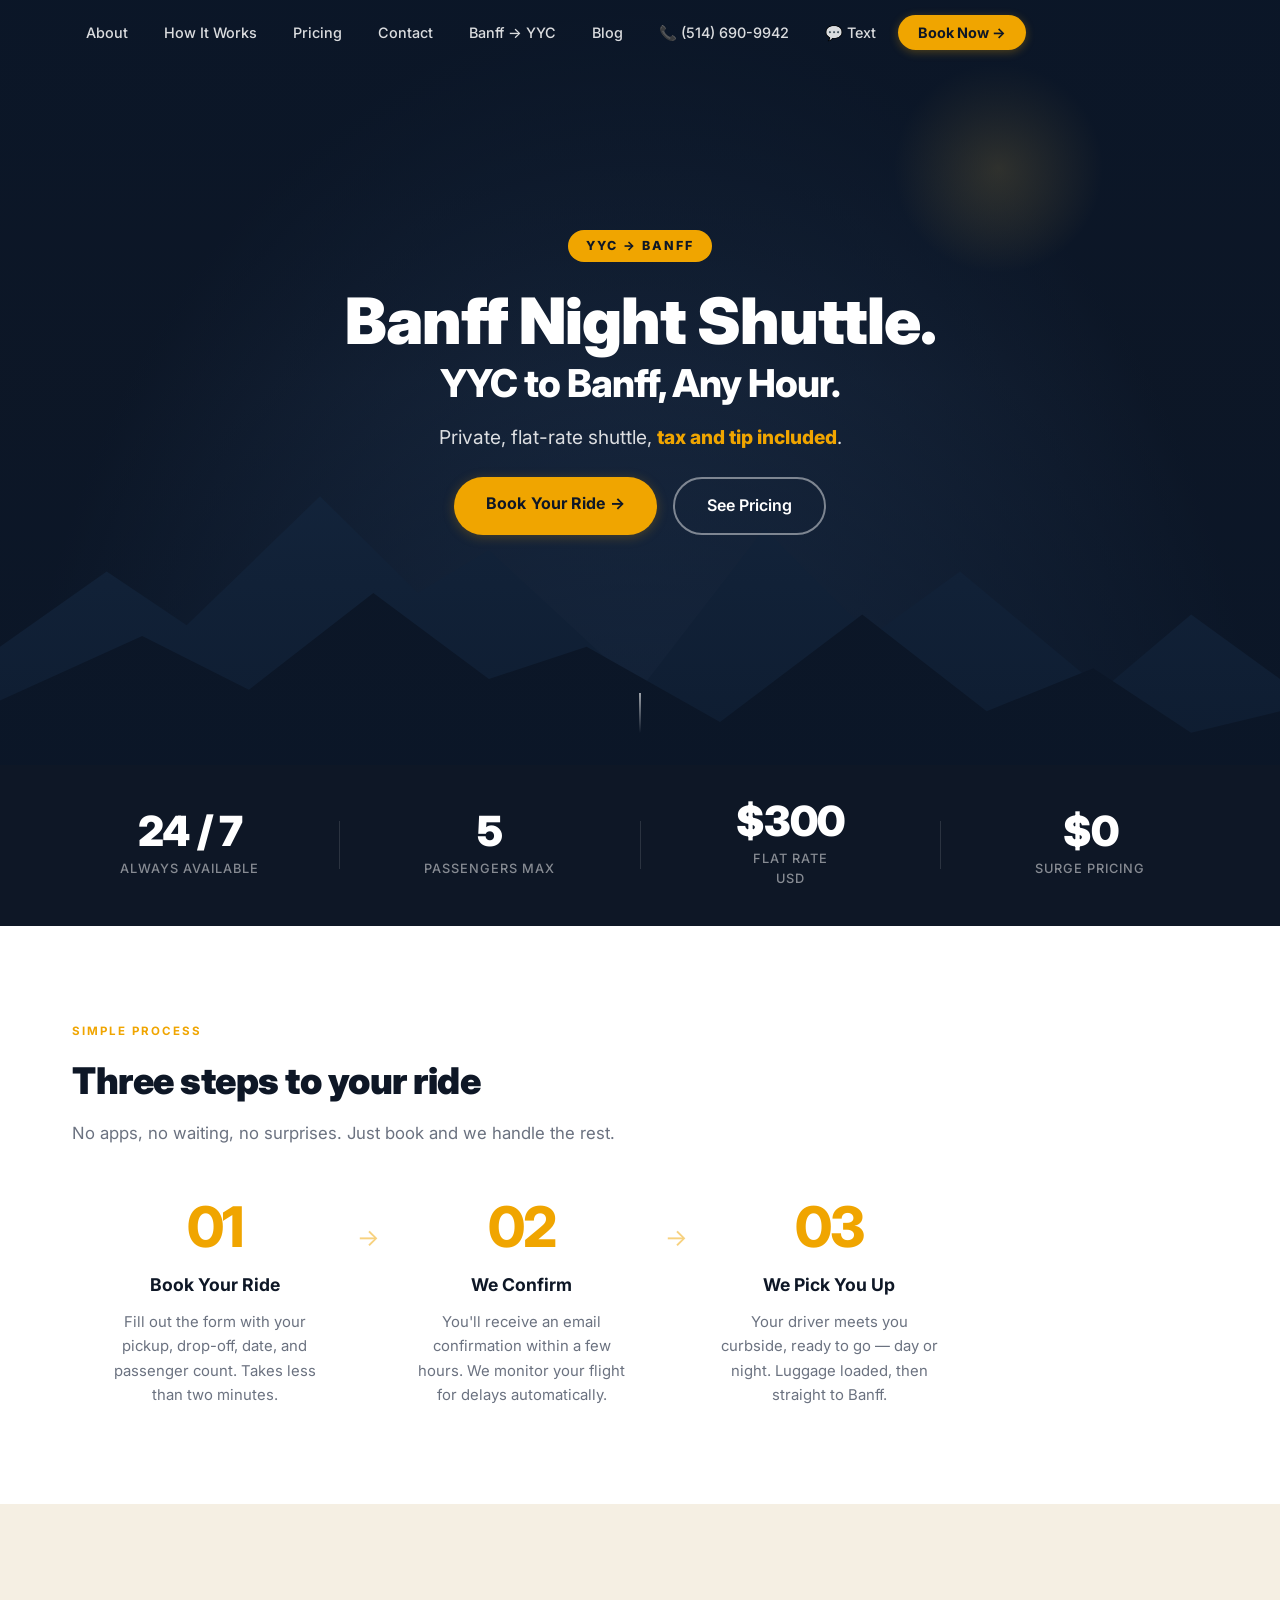
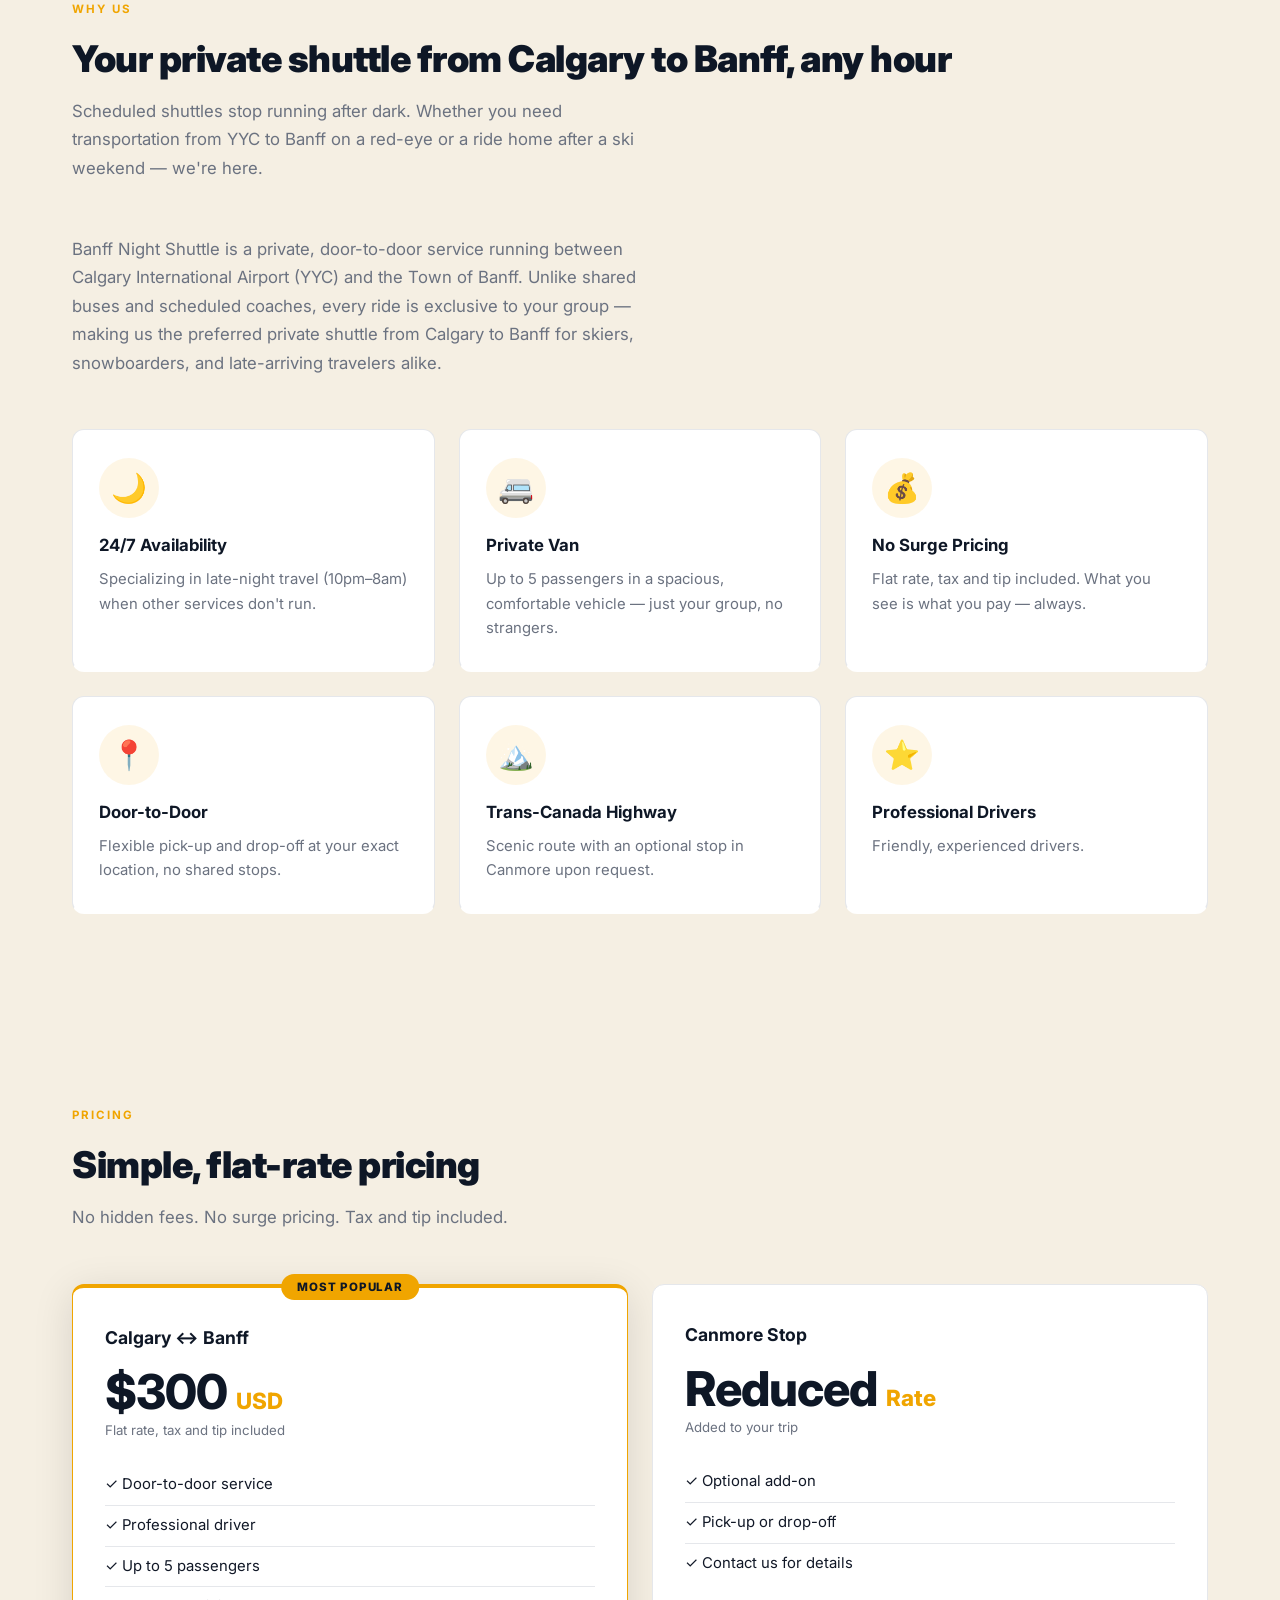
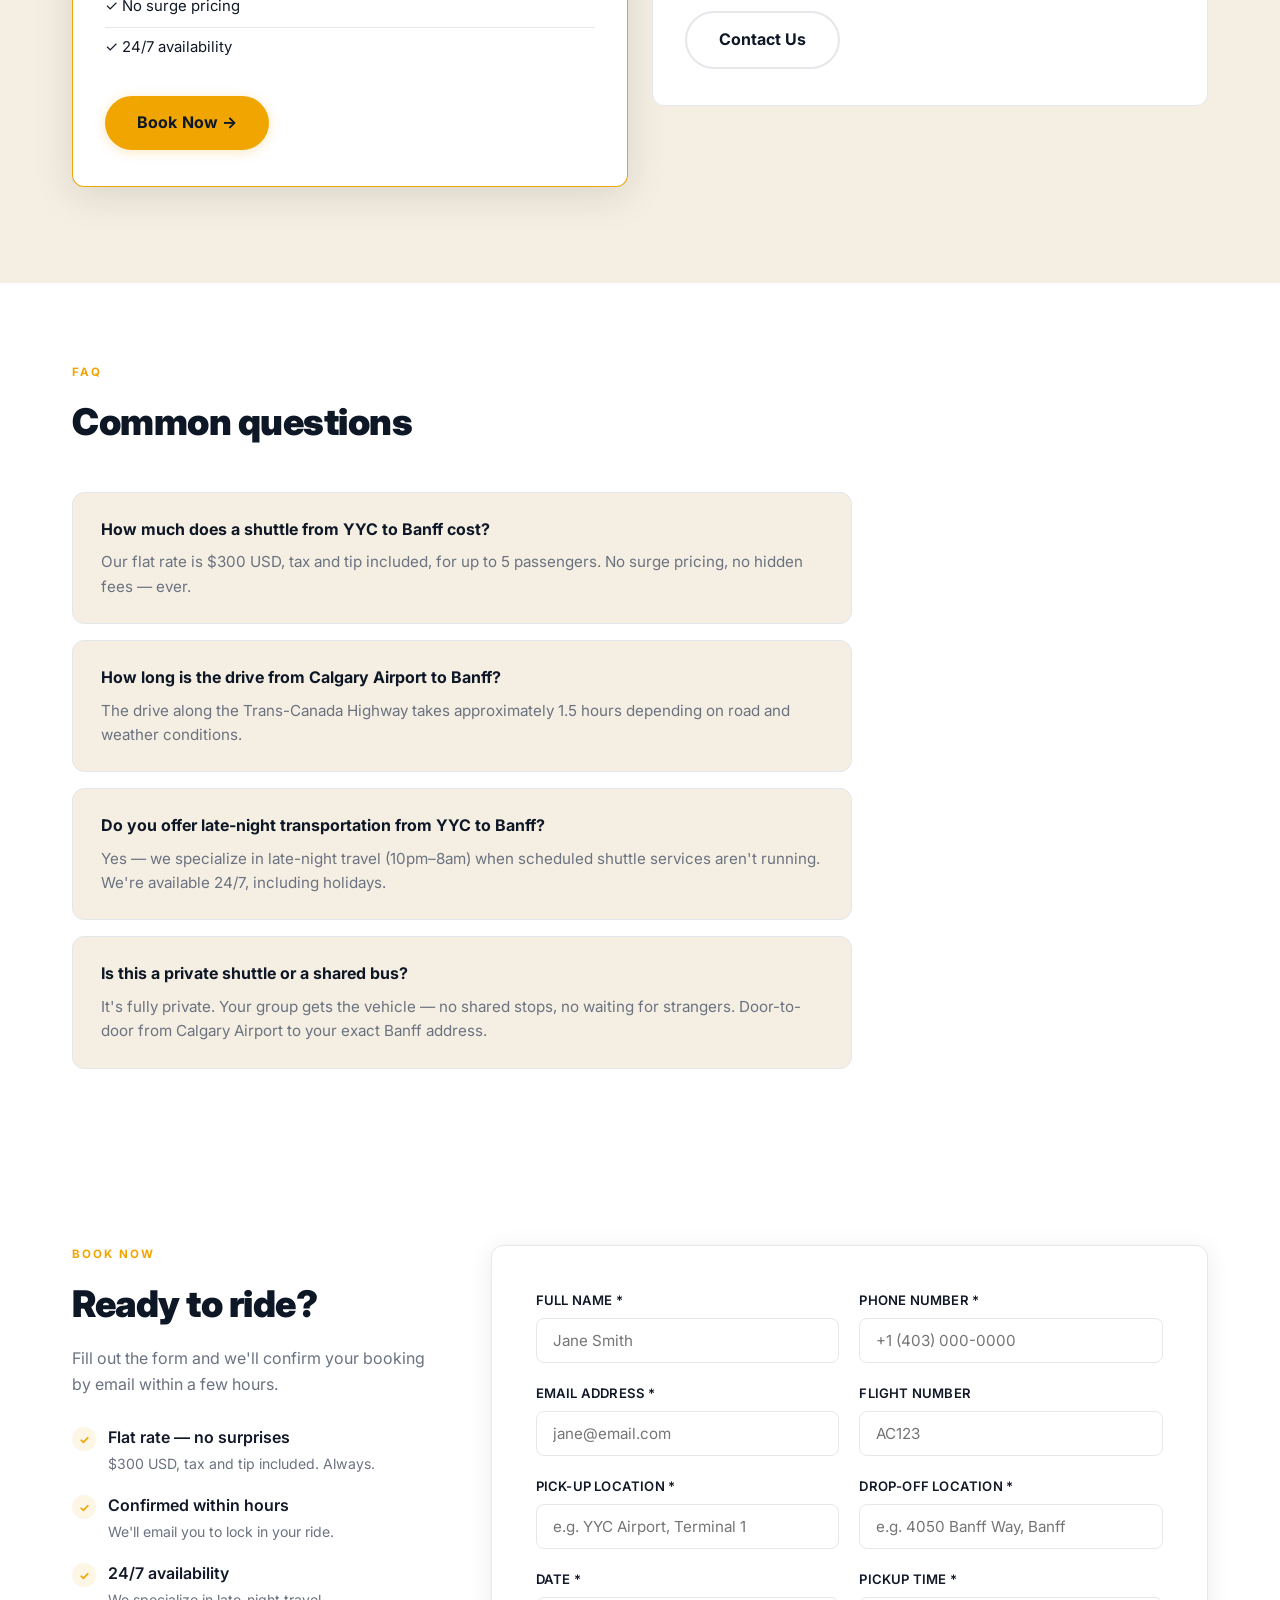
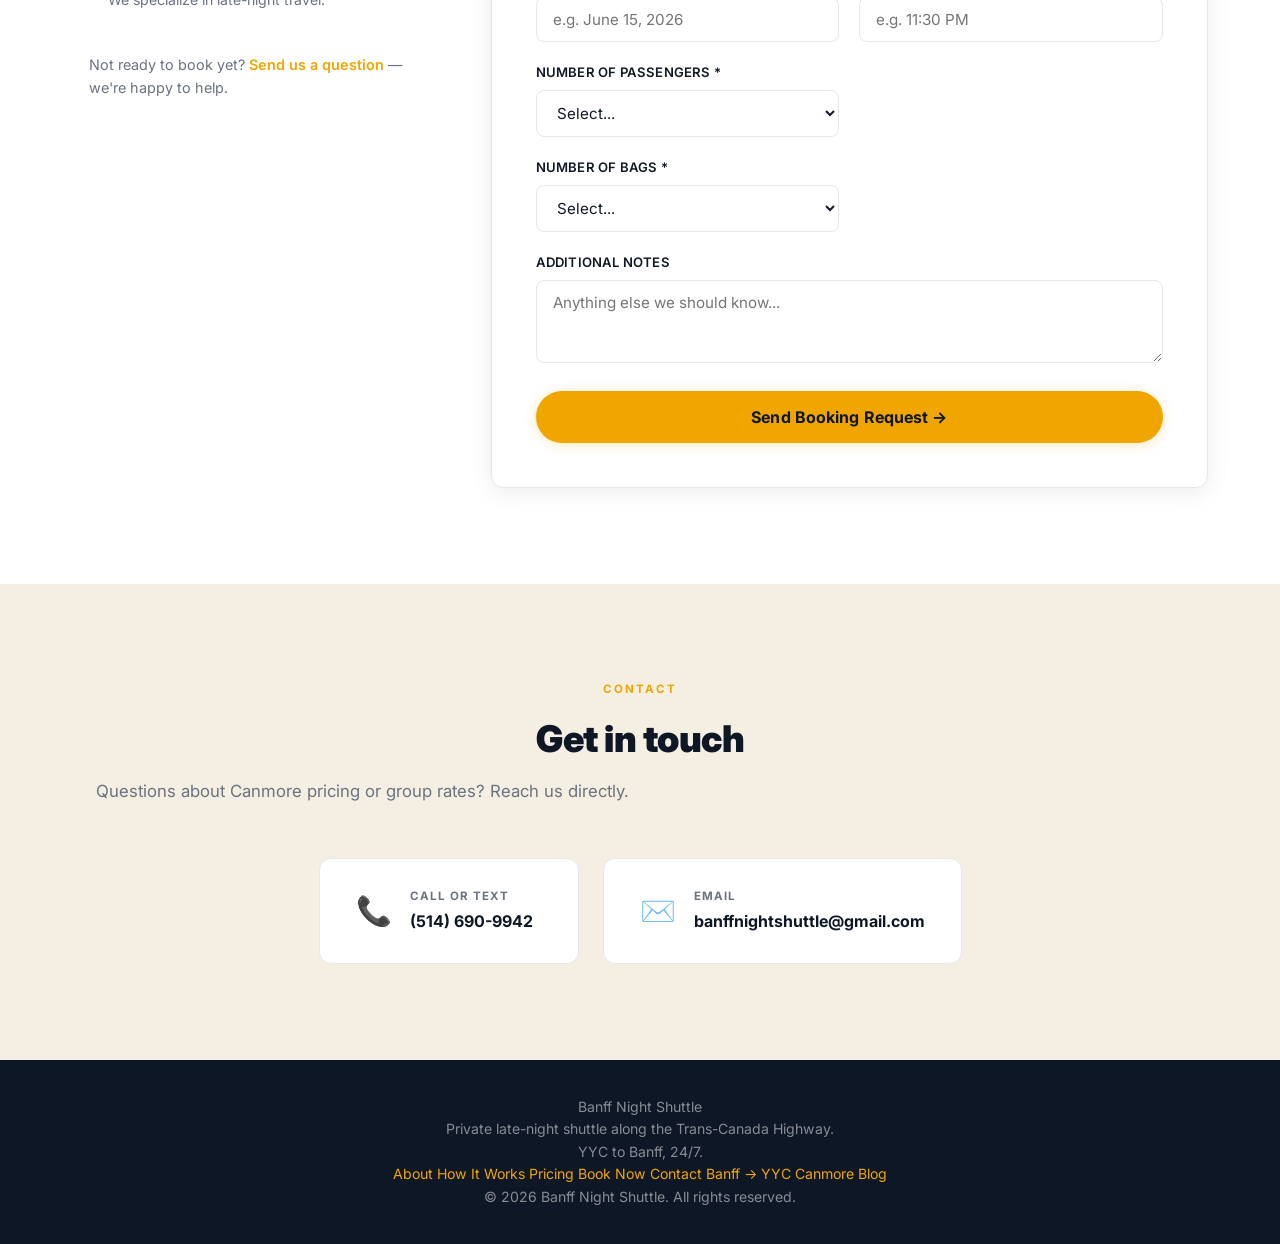
==== index.html @ 55e2ffcd "Initial Banff Night Shuttle site, adapted from Whistler Night Shuttle Co-Authored-By: Claude Opus 5." ====
<!DOCTYPE html>
<html lang="en">
<head>
  <!-- Google tag (gtag.js) -->
  <script async src="https://www.googletagmanager.com/gtag/js?id=AW-XXXXXXXXXX"></script>
  <script>
    window.dataLayer = window.dataLayer || [];
    function gtag(){dataLayer.push(arguments);}
    gtag('js', new Date());

    gtag('config', 'AW-XXXXXXXXXX');
  </script>
  <meta charset="UTF-8" />
  <meta name="viewport" content="width=device-width, initial-scale=1.0" />
  <title>Banff Night Shuttle — Private YYC to Banff Shuttle, 24/7</title>
  <meta name="description" content="Banff Night Shuttle — private, flat-rate transportation from Calgary Airport (YYC) to Banff, AB. Available 24/7, specializing in late-night travel. Up to 5 passengers, $300 USD flat rate, no surge pricing." />
  <meta name="keywords" content="banff night shuttle, YYC to Banff shuttle, late night shuttle Banff, Calgary airport Banff transfer, private shuttle Calgary to Banff, Banff airport shuttle, Rockies shuttle, YYC Banff transportation" />

  <!-- Open Graph -->
  <meta property="og:title" content="Banff Night Shuttle — Private YYC to Banff Shuttle, 24/7" />
  <meta property="og:description" content="Private flat-rate shuttle from Calgary Airport (YYC) to Banff, AB. 24/7 availability, up to 5 passengers, $300 USD flat rate, no surge pricing." />
  <meta property="og:image" content="https://banffnightshuttle.com/img/og-image.png" />
  <meta property="og:url" content="https://banffnightshuttle.com" />
  <meta property="og:type" content="website" />
  <meta property="og:locale" content="en_CA" />

  <!-- Twitter Card -->
  <meta name="twitter:card" content="summary_large_image" />
  <meta name="twitter:title" content="Banff Night Shuttle — Private YYC to Banff Shuttle, 24/7" />
  <meta name="twitter:description" content="Private, flat-rate shuttle from Calgary Airport (YYC) to Banff, AB. 24/7 availability. $300 USD flat rate, no surge pricing." />
  <meta name="twitter:image" content="https://banffnightshuttle.com/img/og-image.png" />

  <!-- Canonical -->
  <link rel="canonical" href="https://banffnightshuttle.com" />

  <!-- Favicon -->
  <link rel="icon" type="image/png" href="img/favicon-48.png" />
  <link rel="apple-touch-icon" href="img/apple-touch-icon.png" />

  <!-- Google Fonts (non-blocking) -->
  <link rel="preconnect" href="https://fonts.googleapis.com" />
  <link rel="preconnect" href="https://fonts.gstatic.com" crossorigin />
  <link rel="preload" href="https://fonts.googleapis.com/css2?family=Inter:wght@400;500;600;700;800;900&display=swap" as="style" onload="this.onload=null;this.rel='stylesheet'" />
  <noscript><link rel="stylesheet" href="https://fonts.googleapis.com/css2?family=Inter:wght@400;500;600;700;800;900&display=swap" /></noscript>

  <link rel="stylesheet" href="css/style.css" />

  <!-- Google Analytics -->
  <script async src="https://www.googletagmanager.com/gtag/js?id=G-XXXXXXXXXX"></script>
  <script>
    window.dataLayer = window.dataLayer || [];
    function gtag(){dataLayer.push(arguments);}
    gtag('js', new Date());
    gtag('config', 'G-XXXXXXXXXX');
  </script>

  <!-- Schema -->
  <script type="application/ld+json">
  {
    "@context": "https://schema.org",
    "@type": "TaxiService",
    "name": "Banff Night Shuttle",
    "description": "Private, flat-rate shuttle service between Calgary Airport (YYC) and Banff, AB. Door-to-door transportation along the Trans-Canada Highway, available 24/7.",
    "url": "https://banffnightshuttle.com",
    "email": "banffnightshuttle@gmail.com",
    "image": "https://banffnightshuttle.com/img/og-image.png",
    "priceRange": "$$",
    "areaServed": ["Calgary", "Canmore", "Banff"],
    "openingHours": "Mo-Su 00:00-23:59",
    "sameAs": []
  }
  </script>
  <script type="application/ld+json">
  {
    "@context": "https://schema.org",
    "@type": "FAQPage",
    "mainEntity": [
      {
        "@type": "Question",
        "name": "How much does a shuttle from YYC to Banff cost?",
        "acceptedAnswer": {
          "@type": "Answer",
          "text": "Our flat rate is $300 USD, tax and tip included, for up to 5 passengers. No surge pricing, no hidden fees."
        }
      },
      {
        "@type": "Question",
        "name": "How long is the drive from Calgary Airport to Banff?",
        "acceptedAnswer": {
          "@type": "Answer",
          "text": "The drive along the Trans-Canada Highway takes approximately 1.5 hours depending on road and weather conditions."
        }
      },
      {
        "@type": "Question",
        "name": "Do you offer late-night transportation from YYC to Banff?",
        "acceptedAnswer": {
          "@type": "Answer",
          "text": "Yes — we specialize in late-night travel (10pm–8am) when scheduled shuttle services aren't running. We're available 24/7."
        }
      },
      {
        "@type": "Question",
        "name": "Is this a private shuttle or a shared bus?",
        "acceptedAnswer": {
          "@type": "Answer",
          "text": "It's fully private. Your group gets the vehicle — no shared stops, no waiting for strangers. Door-to-door from Calgary Airport to your exact Banff address."
        }
      }
    ]
  }
  </script>
</head>
<body>

  <!-- NAV -->
  <header id="site-header">
    <nav class="nav">
<button class="nav-toggle" aria-label="Toggle menu">&#9776;</button>
      <ul class="nav-links">
        <li><a href="#about">About</a></li>
        <li><a href="#how-it-works">How It Works</a></li>
        <li><a href="#pricing">Pricing</a></li>
        <li><a href="#contact">Contact</a></li>
        <li><a href="banff-to-yyc.html">Banff &rarr; YYC</a></li>
        <li><a href="blog/">Blog</a></li>
        <li><a href="tel:+15146909942">📞 (514) 690-9942</a></li>
        <li><a href="sms:+15146909942">💬 Text</a></li>
        <li><a href="#book" class="nav-cta">Book Now &rarr;</a></li>
      </ul>
    </nav>
  </header>

  <main>

    <!-- HERO -->
    <section class="hero" id="home">
      <div class="hero-overlay"></div>
      <div class="hero-content">
        <div class="hero-badge">YYC &rarr; BANFF</div>
        <h1>Banff Night Shuttle.<br><span class="hero-subline">YYC to Banff, Any Hour.</span></h1>
        <p>Private, flat-rate shuttle, <strong class="hero-highlight">tax and tip included</strong>.</p>
        <div class="hero-actions">
          <a href="#book" class="btn-primary">Book Your Ride &rarr;</a>
          <a href="#pricing" class="btn-ghost">See Pricing</a>
        </div>
      </div>
      <div class="hero-scroll-hint"><span></span></div>
    </section>

    <!-- CREDENTIAL BAR -->
    <div class="credential-bar">
      <div class="credential-bar-inner">
        <div class="credential-stat">
          <strong>24 / 7</strong>
          <span>Always Available</span>
        </div>
        <div class="credential-divider"></div>
        <div class="credential-stat">
          <strong>5</strong>
          <span>Passengers Max</span>
        </div>
        <div class="credential-divider"></div>
        <div class="credential-stat">
          <strong>$300</strong>
          <span>Flat Rate <span class="credential-highlight">USD</span></span>
        </div>
        <div class="credential-divider"></div>
        <div class="credential-stat">
          <strong>$0</strong>
          <span>Surge Pricing</span>
        </div>
      </div>
    </div>

    <!-- HOW IT WORKS -->
    <section class="how-it-works" id="how-it-works">
      <div class="container">
        <div class="section-label">Simple Process</div>
        <h2>Three steps to your ride</h2>
        <p class="section-sub">No apps, no waiting, no surprises. Just book and we handle the rest.</p>
        <div class="steps-grid">
          <div class="step">
            <div class="step-number">01</div>
            <h3>Book Your Ride</h3>
            <p>Fill out the form with your pickup, drop-off, date, and passenger count. Takes less than two minutes.</p>
          </div>
          <div class="step-arrow">&#8594;</div>
          <div class="step">
            <div class="step-number">02</div>
            <h3>We Confirm</h3>
            <p>You'll receive an email confirmation within a few hours. We monitor your flight for delays automatically.</p>
          </div>
          <div class="step-arrow">&#8594;</div>
          <div class="step">
            <div class="step-number">03</div>
            <h3>We Pick You Up</h3>
            <p>Your driver meets you curbside, ready to go — day or night. Luggage loaded, then straight to Banff.</p>
          </div>
        </div>
      </div>
    </section>

    <!-- WHY US -->
    <section class="about" id="about">
      <div class="container">
        <div class="section-label">Why Us</div>
        <h2>Your private shuttle from Calgary to Banff, any hour</h2>
        <p class="section-sub">Scheduled shuttles stop running after dark. Whether you need transportation from YYC to Banff on a red-eye or a ride home after a ski weekend — we're here.</p>
        <p class="section-sub" style="margin-top:12px;">Banff Night Shuttle is a private, door-to-door service running between Calgary International Airport (YYC) and the Town of Banff. Unlike shared buses and scheduled coaches, every ride is exclusive to your group — making us the preferred private shuttle from Calgary to Banff for skiers, snowboarders, and late-arriving travelers alike.</p>
        <div class="features-grid">
          <div class="feature">
            <div class="feature-icon">🌙</div>
            <h3>24/7 Availability</h3>
            <p>Specializing in late-night travel (10pm–8am) when other services don't run.</p>
          </div>
          <div class="feature">
            <div class="feature-icon">🚐</div>
            <h3>Private Van</h3>
            <p>Up to 5 passengers in a spacious, comfortable vehicle — just your group, no strangers.</p>
          </div>
          <div class="feature">
            <div class="feature-icon">💰</div>
            <h3>No Surge Pricing</h3>
            <p>Flat rate, tax and tip included. What you see is what you pay — always.</p>
          </div>
          <div class="feature">
            <div class="feature-icon">📍</div>
            <h3>Door-to-Door</h3>
            <p>Flexible pick-up and drop-off at your exact location, no shared stops.</p>
          </div>
          <div class="feature">
            <div class="feature-icon">🏔️</div>
            <h3>Trans-Canada Highway</h3>
            <p>Scenic route with an optional stop in Canmore upon request.</p>
          </div>
          <div class="feature">
            <div class="feature-icon">⭐</div>
            <h3>Professional Drivers</h3>
            <p>Friendly, experienced drivers.</p>
          </div>
        </div>
      </div>
    </section>

    <!-- PRICING -->
    <section class="pricing" id="pricing">
      <div class="container">
        <div class="section-label">Pricing</div>
        <h2>Simple, flat-rate pricing</h2>
        <p class="section-sub">No hidden fees. No surge pricing. Tax and tip included.</p>
        <div class="pricing-cards">
          <div class="pricing-card featured">
            <div class="pricing-badge">Most Popular</div>
            <h3>Calgary ↔ Banff</h3>
            <div class="price">$300 <span>USD</span></div>
            <p class="price-note">Flat rate, tax and tip included</p>
            <ul class="pricing-features">
              <li>✓ Door-to-door service</li>
              <li>✓ Professional driver</li>
              <li>✓ Up to 5 passengers</li>
              <li>✓ No surge pricing</li>
              <li>✓ 24/7 availability</li>
            </ul>
            <a href="#book" class="btn-primary">Book Now &rarr;</a>
          </div>
          <div class="pricing-card">
            <h3>Canmore Stop</h3>
            <div class="price">Reduced <span>Rate</span></div>
            <p class="price-note">Added to your trip</p>
            <ul class="pricing-features">
              <li>✓ Optional add-on</li>
              <li>✓ Pick-up or drop-off</li>
              <li>✓ Contact us for details</li>
            </ul>
            <a href="#contact" class="btn-secondary">Contact Us</a>
          </div>
        </div>
      </div>
    </section>

    <!-- FAQ -->
    <section class="faq" id="faq">
      <div class="container">
        <div class="section-label">FAQ</div>
        <h2>Common questions</h2>
        <div class="faq-list">
          <div class="faq-item">
            <h3>How much does a shuttle from YYC to Banff cost?</h3>
            <p>Our flat rate is $300 USD, tax and tip included, for up to 5 passengers. No surge pricing, no hidden fees — ever.</p>
          </div>
          <div class="faq-item">
            <h3>How long is the drive from Calgary Airport to Banff?</h3>
            <p>The drive along the Trans-Canada Highway takes approximately 1.5 hours depending on road and weather conditions.</p>
          </div>
          <div class="faq-item">
            <h3>Do you offer late-night transportation from YYC to Banff?</h3>
            <p>Yes — we specialize in late-night travel (10pm–8am) when scheduled shuttle services aren't running. We're available 24/7, including holidays.</p>
          </div>
          <div class="faq-item">
            <h3>Is this a private shuttle or a shared bus?</h3>
            <p>It's fully private. Your group gets the vehicle — no shared stops, no waiting for strangers. Door-to-door from Calgary Airport to your exact Banff address.</p>
          </div>
        </div>
      </div>
    </section>

    <!-- BOOKING FORM -->
    <section class="booking" id="book">
      <div class="container">
        <div class="booking-layout">

          <div class="booking-info">
            <div class="section-label light">Book Now</div>
            <h2>Ready to ride?</h2>
            <p>Fill out the form and we'll confirm your booking by email within a few hours.</p>
            <ul class="booking-trust">
              <li>
                <span class="trust-icon">✓</span>
                <div>
                  <strong>Flat rate — no surprises</strong>
                  <p>$300 USD, tax and tip included. Always.</p>
                </div>
              </li>
              <li>
                <span class="trust-icon">✓</span>
                <div>
                  <strong>Confirmed within hours</strong>
                  <p>We'll email you to lock in your ride.</p>
                </div>
              </li>
              <li>
                <span class="trust-icon">✓</span>
                <div>
                  <strong>24/7 availability</strong>
                  <p>We specialize in late-night travel.</p>
                </div>
              </li>
            </ul>
            <div class="booking-contact-hint">
              Not ready to book yet? <a href="mailto:banffnightshuttle@gmail.com">Send us a question</a> — we're happy to help.
            </div>
          </div>

          <div class="booking-form-wrap">
            <form id="booking-form" action="https://api.web3forms.com/submit" method="POST" class="booking-form">
              <input type="hidden" name="access_key" value="YOUR_WEB3FORMS_ACCESS_KEY" />
              <input type="hidden" name="subject" value="New Shuttle Booking Request — Banff Night Shuttle" />
              <input type="hidden" name="redirect" value="https://banffnightshuttle.com?booked=true" />

              <div class="form-row">
                <div class="form-group">
                  <label for="name">Full Name *</label>
                  <input type="text" id="name" name="name" required placeholder="Jane Smith" />
                </div>
                <div class="form-group">
                  <label for="phone">Phone Number *</label>
                  <input type="tel" id="phone" name="phone" required placeholder="+1 (403) 000-0000" />
                </div>
              </div>

              <div class="form-row">
                <div class="form-group">
                  <label for="email">Email Address *</label>
                  <input type="email" id="email" name="email" required placeholder="jane@email.com" />
                </div>
                <div class="form-group">
                  <label for="flight">Flight Number</label>
                  <input type="text" id="flight" name="flight_number" placeholder="AC123" />
                </div>
              </div>

              <div class="form-row">
                <div class="form-group">
                  <label for="pickup">Pick-Up Location *</label>
                  <input type="text" id="pickup" name="pickup_location" required placeholder="e.g. YYC Airport, Terminal 1" />
                </div>
                <div class="form-group">
                  <label for="dropoff">Drop-Off Location *</label>
                  <input type="text" id="dropoff" name="dropoff_location" required placeholder="e.g. 4050 Banff Way, Banff" />
                </div>
              </div>

              <div class="form-row">
                <div class="form-group">
                  <label for="date">Date *</label>
                  <input type="text" id="date" name="date" required placeholder="e.g. June 15, 2026" />
                </div>
                <div class="form-group">
                  <label for="time">Pickup Time *</label>
                  <input type="text" id="time" name="time" required placeholder="e.g. 11:30 PM" />
                </div>
              </div>

              <div class="form-row">
                <div class="form-group">
                  <label for="passengers">Number of Passengers *</label>
                  <select id="passengers" name="passengers" required>
                    <option value="">Select...</option>
                    <option value="1">1</option>
                    <option value="2">2</option>
                    <option value="3">3</option>
                    <option value="4">4</option>
                    <option value="5">5</option>
                  </select>
                </div>
              </div>


              <div class="form-row">
                <div class="form-group">
                  <label for="luggage">Number of Bags *</label>
                  <select id="luggage" name="luggage_count" required>
                    <option value="">Select...</option>
                    <option value="0">0</option>
                    <option value="1">1</option>
                    <option value="2">2</option>
                    <option value="3">3</option>
                    <option value="4">4</option>
                    <option value="5">5</option>
                    <option value="6+">6+</option>
                  </select>
                </div>
              </div>

              <div class="form-group full-width">
                <label for="notes">Additional Notes</label>
                <textarea id="notes" name="notes" rows="3" placeholder="Anything else we should know..."></textarea>
              </div>

              <input type="checkbox" name="botcheck" style="display:none" />

              <button type="submit" class="btn-primary btn-submit">Send Booking Request &rarr;</button>

              <div id="form-success" class="form-success" style="display:none">
                ✓ Your booking request has been sent! We'll confirm by email shortly.
              </div>
              <div id="form-error" class="form-error" style="display:none">
                Something went wrong. Please email us directly at banffnightshuttle@gmail.com
              </div>
            </form>
          </div>

        </div>
      </div>
    </section>

    <!-- CONTACT -->
    <section class="contact" id="contact">
      <div class="container">
        <div class="section-label">Contact</div>
        <h2>Get in touch</h2>
        <p class="section-sub">Questions about Canmore pricing or group rates? Reach us directly.</p>
        <div class="contact-items">
          <a href="tel:+15146909942" class="contact-item">
            <span class="contact-icon">📞</span>
            <div>
              <strong>Call or Text</strong>
              <p>(514) 690-9942</p>
            </div>
          </a>
          <a href="mailto:banffnightshuttle@gmail.com" class="contact-item">
            <span class="contact-icon">✉️</span>
            <div>
              <strong>Email</strong>
              <p>banffnightshuttle@gmail.com</p>
            </div>
          </a>
        </div>
      </div>
    </section>

  </main>

  <!-- FOOTER -->
  <footer class="footer">
    <div class="container footer-inner">
      <div class="footer-brand">
        <span class="footer-logo">Banff Night Shuttle</span>
        <p>Private late-night shuttle along the Trans-Canada Highway.<br>YYC to Banff, 24/7.</p>
      </div>
      <div class="footer-links">
        <a href="#about">About</a>
        <a href="#how-it-works">How It Works</a>
        <a href="#pricing">Pricing</a>
        <a href="#book">Book Now</a>
        <a href="#contact">Contact</a>
        <a href="banff-to-yyc.html">Banff &rarr; YYC</a>
        <a href="canmore-shuttle.html">Canmore</a>
        <a href="blog/">Blog</a>
      </div>
    </div>
    <div class="footer-bottom">
      <div class="container">
        <p>&copy; 2026 Banff Night Shuttle. All rights reserved.</p>
      </div>
    </div>
  </footer>

  <script src="js/main.js" defer></script>
</body>
</html>
---- css/style.css ----
/* ===== RESET & BASE ===== */
*, *::before, *::after { box-sizing: border-box; margin: 0; padding: 0; }

:root {
  --navy: #0e1726;
  --navy-mid: #1a2f4a;
  --gold: #f0a500;
  --gold-hover: #d4920a;
  --gold-light: rgba(240,165,0,0.10);
  --white: #ffffff;
  --light: #f5efe3;
  --gray: #6b7280;
  --text: #111827;
  --border: #e5e7eb;
  --radius: 12px;
  --shadow: 0 4px 24px rgba(0,0,0,0.08);
  --shadow-md: 0 8px 40px rgba(0,0,0,0.12);
}

html { scroll-behavior: smooth; }

body {
  font-family: 'Inter', -apple-system, BlinkMacSystemFont, sans-serif;
  color: var(--text);
  line-height: 1.6;
  font-size: 16px;
}

a { color: inherit; text-decoration: none; }
img { max-width: 100%; display: block; }

.container {
  max-width: 1200px;
  margin: 0 auto;
  padding: 0 32px;
}

h2 {
  font-size: clamp(1.7rem, 3vw, 2.3rem);
  font-weight: 900;
  margin-bottom: 8px;
  color: var(--navy);
  letter-spacing: -0.5px;
}

.section-label {
  font-size: 0.72rem;
  font-weight: 700;
  text-transform: uppercase;
  letter-spacing: 2px;
  color: var(--gold);
  margin-bottom: 12px;
  display: block;
}

.heading-accent {
  display: block;
  width: 48px;
  height: 3px;
  background: var(--gold);
  border-radius: 2px;
  margin: 14px 0 20px;
}

h3 { font-size: 1.05rem; font-weight: 700; margin-bottom: 8px; }

.section-sub {
  color: var(--gray);
  font-size: 1.05rem;
  max-width: 580px;
  margin-bottom: 52px;
  line-height: 1.7;
}

section { padding: 96px 0; }

/* ===== BUTTONS ===== */
.btn-primary {
  display: inline-block;
  background: var(--gold);
  color: var(--navy);
  font-weight: 700;
  padding: 14px 32px;
  border-radius: 50px;
  border: none;
  cursor: pointer;
  font-size: 1rem;
  font-family: inherit;
  letter-spacing: 0.1px;
  transition: background 0.2s, transform 0.15s, box-shadow 0.2s;
  box-shadow: 0 2px 12px rgba(240,165,0,0.25);
}
.btn-primary:hover {
  background: var(--gold-hover);
  transform: translateY(-2px);
  box-shadow: 0 6px 20px rgba(240,165,0,0.35);
}

.btn-secondary {
  display: inline-block;
  background: transparent;
  color: var(--navy);
  font-weight: 700;
  padding: 14px 32px;
  border-radius: 50px;
  border: 2px solid var(--border);
  cursor: pointer;
  font-size: 1rem;
  font-family: inherit;
  transition: all 0.2s;
}
.btn-secondary:hover {
  border-color: var(--navy);
  background: var(--navy);
  color: var(--white);
}

/* ===== NAV ===== */
#site-header {
  position: fixed;
  top: 0; left: 0; right: 0;
  z-index: 1000;
  transition: background 0.3s, box-shadow 0.3s;
}

#site-header.scrolled {
  background: rgba(255,255,255,0.97);
  backdrop-filter: blur(12px);
  box-shadow: 0 1px 0 var(--border), 0 4px 16px rgba(0,0,0,0.06);
}

.nav {
  display: flex;
  align-items: center;
  justify-content: space-between;
  max-width: 1200px;
  margin: 0 auto;
  padding: 20px 32px;
}

.nav-logo {
  display: flex;
  align-items: center;
}
.nav-logo img {
  height: 48px;
  width: auto;
  display: block;
}

.nav-links {
  display: flex;
  list-style: none;
  gap: 8px;
  align-items: center;
}

.nav-links a {
  color: rgba(255,255,255,0.85);
  font-size: 0.9rem;
  font-weight: 500;
  padding: 8px 14px;
  border-radius: 8px;
  transition: color 0.2s, background 0.2s;
}
.nav-links a:hover { color: var(--white); background: rgba(255,255,255,0.1); }

#site-header.scrolled .nav-links a { color: var(--gray); }
#site-header.scrolled .nav-links a:hover { color: var(--navy); background: var(--light); }

.nav-cta {
  background: var(--gold) !important;
  color: var(--navy) !important;
  font-weight: 700 !important;
  border-radius: 50px !important;
  padding: 9px 20px !important;
  box-shadow: 0 2px 10px rgba(240,165,0,0.3);
  transition: background 0.2s, transform 0.15s !important;
}
.nav-cta:hover {
  background: var(--gold-hover) !important;
  transform: translateY(-1px) !important;
}

.nav-toggle {
  display: none;
  background: none;
  border: none;
  color: var(--white);
  font-size: 1.5rem;
  cursor: pointer;
  transition: color 0.3s;
}
#site-header.scrolled .nav-toggle { color: var(--navy); }

/* ===== HERO ===== */
.hero {
  position: relative;
  min-height: 85vh;
  display: flex;
  align-items: center;
  justify-content: center;
  text-align: center;
  /* TODO: swap in a Banff night photo (hero.webp / hero.jpg) when available */
  background:
    url("data:image/svg+xml,%3Csvg xmlns='http://www.w3.org/2000/svg' viewBox='0 0 1440 320' preserveAspectRatio='none'%3E%3Cpath fill='%231a2f4a' d='M0 320V210l120-70 90 50 150-120 110 90 80-40 170 130 140-150 120 100 100-60 160 110 100-70 100 60v90z'/%3E%3Cpath fill='%230e1726' d='M0 320v-60l160-60 120 50 140-90 130 80 110-30 150 70 160-100 140 90 120-40 110 60 100-20v50z'/%3E%3C/svg%3E") bottom center / 100% 45% no-repeat,
    radial-gradient(circle at 78% 22%, rgba(249,199,79,0.35) 0, rgba(249,199,79,0) 9%),
    radial-gradient(ellipse at 50% 120%, #2b4466 0%, #0e1726 70%);
  padding: 0 32px;
}

.hero-overlay {
  position: absolute;
  inset: 0;
  background: linear-gradient(
    to bottom,
    rgba(10,22,40,0.75) 0%,
    rgba(10,22,40,0.35) 50%,
    rgba(10,22,40,0.75) 100%
  );
}

.hero-content {
  position: relative;
  z-index: 1;
  max-width: 760px;
}

.hero-badge {
  display: inline-block;
  background: var(--gold);
  color: var(--navy);
  font-size: 0.78rem;
  font-weight: 800;
  letter-spacing: 2px;
  text-transform: uppercase;
  padding: 6px 18px;
  border-radius: 50px;
  margin-bottom: 24px;
}

.hero-content h1 {
  font-size: clamp(2.4rem, 5.5vw, 4rem);
  font-weight: 900;
  color: var(--white);
  line-height: 1.1;
  letter-spacing: -1px;
  margin-bottom: 16px;
}

.hero-content h1 .hero-subline {
  display: block;
  font-size: 0.6em;
  font-weight: 800;
  margin-top: 6px;
}

.hero-content > p {
  font-size: clamp(1rem, 2vw, 1.2rem);
  color: rgba(255,255,255,0.85);
  margin-bottom: 24px;
  line-height: 1.7;
}

.hero-highlight {
  color: var(--gold);
  font-weight: 800;
}

.hero-actions {
  display: flex;
  gap: 16px;
  justify-content: center;
  flex-wrap: wrap;
}

.btn-ghost {
  display: inline-block;
  background: transparent;
  color: var(--white);
  font-weight: 600;
  padding: 14px 32px;
  border-radius: 50px;
  border: 2px solid rgba(255,255,255,0.45);
  font-size: 1rem;
  font-family: inherit;
  transition: all 0.2s;
}
.btn-ghost:hover {
  background: rgba(255,255,255,0.12);
  border-color: rgba(255,255,255,0.8);
}

.hero-scroll-hint {
  position: absolute;
  bottom: 32px;
  left: 50%;
  transform: translateX(-50%);
  z-index: 1;
}
.hero-scroll-hint span {
  display: block;
  width: 2px;
  height: 40px;
  background: linear-gradient(to bottom, rgba(255,255,255,0.6), transparent);
  margin: 0 auto;
  animation: scrollHint 1.8s ease-in-out infinite;
}
@keyframes scrollHint {
  0%, 100% { opacity: 0.3; transform: scaleY(0.6); transform-origin: top; }
  50% { opacity: 1; transform: scaleY(1); transform-origin: top; }
}

/* ===== CREDENTIAL BAR ===== */
.credential-bar {
  background: var(--navy);
  padding: 36px 32px;
}

.credential-bar-inner {
  max-width: 1200px;
  margin: 0 auto;
  display: flex;
  align-items: center;
  justify-content: center;
  gap: 0;
}

.credential-stat {
  flex: 1;
  text-align: center;
  padding: 0 24px;
}

.credential-stat strong {
  display: block;
  font-size: 2.6rem;
  font-weight: 900;
  color: var(--white);
  letter-spacing: -1px;
  line-height: 1;
  margin-bottom: 6px;
}

.credential-stat span {
  display: block;
  font-size: 0.8rem;
  color: rgba(255,255,255,0.5);
  text-transform: uppercase;
  letter-spacing: 1px;
  font-weight: 500;
}

.credential-highlight {
  color: var(--gold);
}

.credential-divider {
  width: 1px;
  height: 48px;
  background: rgba(255,255,255,0.12);
  flex-shrink: 0;
}

/* ===== HOW IT WORKS ===== */
.how-it-works {
  background: var(--white);
  padding: 96px 0;
}

.steps-grid {
  display: flex;
  align-items: flex-start;
  justify-content: center;
  gap: 0;
  max-width: 900px;
}

.step {
  flex: 1;
  text-align: center;
  padding: 0 32px;
}

.step-number {
  font-size: 3.5rem;
  font-weight: 800;
  color: var(--gold);
  line-height: 1;
  margin-bottom: 16px;
  letter-spacing: -2px;
}

.step h3 {
  color: var(--navy);
  font-size: 1.1rem;
  margin-bottom: 10px;
}

.step p {
  color: var(--gray);
  font-size: 0.93rem;
  line-height: 1.65;
}

.step-arrow {
  color: var(--gold);
  font-size: 1.5rem;
  margin-top: 20px;
  flex-shrink: 0;
  opacity: 0.5;
}

/* ===== ABOUT / FEATURES ===== */
.about { background: var(--light); }

.features-grid {
  display: grid;
  grid-template-columns: repeat(auto-fit, minmax(300px, 1fr));
  gap: 24px;
}

.feature {
  background: var(--white);
  border: 1.5px solid var(--border);
  border-radius: var(--radius);
  padding: 28px 26px;
  border-bottom: 3px solid transparent;
  transition: border-bottom-color 0.2s, box-shadow 0.2s, transform 0.2s;
}
.feature:hover {
  border-bottom-color: var(--gold);
  box-shadow: 0 12px 40px rgba(0,0,0,0.12);
  transform: translateY(-4px);
}

.feature-icon {
  font-size: 1.8rem;
  margin-bottom: 14px;
  display: flex;
  align-items: center;
  justify-content: center;
  width: 60px;
  height: 60px;
  background: var(--gold-light);
  border-radius: 50%;
}

.feature h3 { color: var(--navy); }
.feature p { color: var(--gray); font-size: 0.93rem; line-height: 1.65; }

/* ===== PRICING ===== */
.pricing { background: var(--light); }
.pricing h2 { color: var(--navy); }
.pricing .section-sub { color: var(--gray); }

.pricing-cards {
  display: flex;
  gap: 24px;
  flex-wrap: wrap;
  align-items: flex-start;
}

.pricing-card {
  flex: 1;
  min-width: 280px;
  background: var(--white);
  border: 1.5px solid var(--border);
  border-radius: var(--radius);
  padding: 36px 32px;
  position: relative;
}

.pricing-card.featured {
  border-color: var(--gold);
  border-top: 4px solid var(--gold);
  box-shadow: var(--shadow-md);
}

.pricing-badge {
  position: absolute;
  top: -14px;
  left: 50%;
  transform: translateX(-50%);
  background: var(--gold);
  color: var(--navy);
  font-size: 0.72rem;
  font-weight: 800;
  padding: 4px 16px;
  border-radius: 50px;
  white-space: nowrap;
  text-transform: uppercase;
  letter-spacing: 0.8px;
}

.pricing-card h3 {
  color: var(--navy);
  font-size: 1.1rem;
  margin-bottom: 16px;
}

.price {
  font-size: 3rem;
  font-weight: 800;
  color: var(--navy);
  letter-spacing: -1px;
  margin-bottom: 4px;
  line-height: 1;
}

.price span {
  font-size: 1.4rem;
  font-weight: 800;
  color: var(--gold);
  letter-spacing: 0;
}

.price-note { font-size: 0.83rem; color: var(--gray); margin-bottom: 24px; }

.pricing-features {
  list-style: none;
  margin-bottom: 28px;
}
.pricing-features li {
  padding: 8px 0;
  font-size: 0.93rem;
  color: var(--text);
  border-bottom: 1px solid var(--border);
}
.pricing-features li:last-child { border-bottom: none; }

/* ===== REVIEWS ===== */
.reviews { background: var(--light); }

.reviews-grid {
  display: grid;
  grid-template-columns: repeat(3, 1fr);
  gap: 24px;
}

.review-card {
  background: var(--white);
  border-radius: var(--radius);
  padding: 32px 28px;
  box-shadow: var(--shadow);
  display: flex;
  flex-direction: column;
  gap: 16px;
  transition: transform 0.2s, box-shadow 0.2s;
}
.review-card:hover {
  transform: translateY(-3px);
  box-shadow: var(--shadow-md);
}

.review-stars {
  color: var(--gold);
  font-size: 1.1rem;
  letter-spacing: 2px;
}

.review-card > p {
  color: var(--text);
  font-size: 0.95rem;
  line-height: 1.7;
  font-style: italic;
  flex: 1;
}

.reviewer {
  display: flex;
  flex-direction: column;
  gap: 2px;
  padding-top: 12px;
  border-top: 1px solid var(--border);
}
.reviewer strong { font-size: 0.9rem; color: var(--navy); }
.reviewer span { font-size: 0.8rem; color: var(--gray); }

/* ===== FAQ ===== */
.faq { padding: 80px 0; background: var(--white); }
.faq-list { margin-top: 40px; display: flex; flex-direction: column; gap: 16px; max-width: 780px; }
.faq-item { background: var(--light); border-radius: var(--radius); padding: 24px 28px; border: 1px solid var(--border); }
.faq-item h3 { font-size: 1rem; font-weight: 700; color: var(--navy); margin-bottom: 8px; }
.faq-item p { font-size: 0.95rem; color: var(--gray); line-height: 1.6; margin: 0; }

/* ===== BOOKING FORM ===== */
.booking {
  background: var(--white);
  scroll-margin-top: 80px;
}

.booking-layout {
  display: grid;
  grid-template-columns: 1fr 2fr;
  gap: 60px;
  align-items: start;
}

.booking-info h2 { margin-bottom: 12px; }
.booking-info > p { color: var(--gray); margin-bottom: 28px; }

.booking-trust {
  list-style: none;
  display: flex;
  flex-direction: column;
  gap: 18px;
  margin-bottom: 28px;
}
.booking-trust li {
  display: flex;
  align-items: flex-start;
  gap: 12px;
}
.trust-icon {
  width: 24px;
  height: 24px;
  background: var(--gold-light);
  color: var(--gold);
  border-radius: 50%;
  display: flex;
  align-items: center;
  justify-content: center;
  font-size: 0.75rem;
  font-weight: 700;
  flex-shrink: 0;
  margin-top: 2px;
}
.booking-trust li strong { display: block; font-weight: 600; margin-bottom: 2px; }
.booking-trust li p { margin: 0; font-size: 0.88rem; color: var(--gray); }

.booking-contact-hint {
  font-size: 0.9rem;
  color: var(--gray);
  margin-top: 1rem;
  padding: 0.75rem 1rem;
  background: rgba(255,255,255,0.05);
  border: 1px solid rgba(255,255,255,0.1);
  border-radius: 8px;
}
.booking-contact-hint a { color: var(--gold); font-weight: 600; }

.section-label.light { color: var(--gold); }

.booking-form-wrap { width: 100%; }

.booking-form {
  background: var(--white);
  border: 1.5px solid var(--border);
  border-radius: var(--radius);
  padding: 44px;
  box-shadow: var(--shadow);
  width: 100%;
}

.form-row {
  display: grid;
  grid-template-columns: 1fr 1fr;
  gap: 20px;
  margin-bottom: 20px;
}

.form-group { display: flex; flex-direction: column; }
.form-group.full-width { margin-bottom: 20px; }

label {
  font-size: 0.82rem;
  font-weight: 600;
  margin-bottom: 7px;
  color: var(--text);
  letter-spacing: 0.2px;
  text-transform: uppercase;
}

input, select, textarea {
  padding: 12px 16px;
  border: 1.5px solid var(--border);
  border-radius: 8px;
  font-size: 0.95rem;
  font-family: inherit;
  color: var(--text);
  background: var(--white);
  transition: border-color 0.2s, box-shadow 0.2s;
  width: 100%;
}
input:focus, select:focus, textarea:focus {
  outline: none;
  border-color: var(--gold);
  box-shadow: 0 0 0 3px rgba(240,165,0,0.12);
}

textarea { resize: vertical; }

.btn-submit {
  width: 100%;
  padding: 16px;
  font-size: 1rem;
  margin-top: 8px;
}

.form-success {
  margin-top: 16px;
  padding: 14px 20px;
  background: #ecfdf5;
  color: #065f46;
  border-radius: 8px;
  font-weight: 600;
  font-size: 0.95rem;
}

.form-error {
  margin-top: 16px;
  padding: 14px 20px;
  background: #fef2f2;
  color: #991b1b;
  border-radius: 8px;
  font-size: 0.95rem;
}

/* ===== CONTACT ===== */
.contact { background: var(--light); text-align: center; }

.contact-items {
  display: flex;
  justify-content: center;
  gap: 24px;
  flex-wrap: wrap;
}

.contact-item {
  display: flex;
  align-items: center;
  gap: 18px;
  padding: 28px 36px;
  background: var(--white);
  border: 1.5px solid var(--border);
  border-radius: var(--radius);
  transition: all 0.2s;
  text-align: left;
  min-width: 260px;
}
.contact-item:hover {
  border-color: var(--gold);
  box-shadow: var(--shadow);
  transform: translateY(-2px);
}

.contact-item strong {
  display: block;
  font-size: 0.72rem;
  text-transform: uppercase;
  letter-spacing: 1px;
  color: var(--gray);
  margin-bottom: 4px;
}
.contact-item p { font-size: 1rem; font-weight: 700; color: var(--navy); }
.contact-icon { font-size: 1.8rem; }

/* ===== FOOTER ===== */
.footer {
  background: var(--navy);
  color: rgba(255,255,255,0.5);
  text-align: center;
  padding: 36px 32px;
  font-size: 0.88rem;
}
.footer-sub { margin-top: 6px; font-size: 0.8rem; }
.footer a { color: var(--gold); }

/* ===== PAGE HERO (non-homepage) ===== */
.page-hero {
  background: var(--navy);
  padding: 120px 0 64px;
  text-align: center;
}
.page-hero .section-label { display: block; margin-bottom: 12px; }
.page-hero h1 {
  font-size: clamp(1.8rem, 4vw, 3rem);
  font-weight: 900;
  color: var(--white);
  letter-spacing: -1px;
  margin-bottom: 16px;
  line-height: 1.15;
}
.page-hero > .container > p {
  color: rgba(255,255,255,0.65);
  font-size: 1rem;
  max-width: 560px;
  margin: 0 auto;
  line-height: 1.7;
}

/* ===== BLOG INDEX ===== */
.blog-grid {
  display: grid;
  grid-template-columns: repeat(auto-fill, minmax(320px, 400px));
  gap: 32px;
  justify-content: center;
}

.blog-card {
  background: var(--white);
  border: 1.5px solid var(--border);
  border-radius: var(--radius);
  overflow: hidden;
  transition: transform 0.2s, box-shadow 0.2s, border-color 0.2s;
  display: flex;
  flex-direction: column;
}
.blog-card:hover {
  transform: translateY(-4px);
  box-shadow: var(--shadow-md);
  border-color: var(--gold);
}

.blog-card-body {
  padding: 28px 28px 24px;
  flex: 1;
  display: flex;
  flex-direction: column;
}

.blog-card-tag {
  font-size: 0.72rem;
  font-weight: 700;
  text-transform: uppercase;
  letter-spacing: 2px;
  color: var(--gold);
  margin-bottom: 12px;
}

.blog-card h2 {
  font-size: 1.2rem;
  font-weight: 800;
  color: var(--navy);
  margin-bottom: 12px;
  line-height: 1.3;
  letter-spacing: -0.3px;
}

.blog-card p {
  color: var(--gray);
  font-size: 0.93rem;
  line-height: 1.7;
  flex: 1;
  margin-bottom: 20px;
}

.blog-card-meta {
  font-size: 0.82rem;
  color: var(--gray);
  display: flex;
  align-items: center;
  gap: 8px;
  padding-top: 16px;
  border-top: 1px solid var(--border);
  margin-bottom: 12px;
}

.blog-card-read-more {
  display: inline-flex;
  align-items: center;
  gap: 6px;
  font-size: 0.88rem;
  font-weight: 700;
  color: var(--gold);
  transition: gap 0.2s;
}
.blog-card:hover .blog-card-read-more { gap: 10px; }

/* ===== ARTICLE ===== */
.article-wrap {
  max-width: 760px;
  margin: 0 auto;
  padding: 48px 32px 80px;
}

.article-back {
  display: inline-flex;
  align-items: center;
  gap: 6px;
  font-size: 0.88rem;
  font-weight: 600;
  color: var(--gray);
  margin-bottom: 32px;
  transition: color 0.2s;
}
.article-back:hover { color: var(--navy); }

.article-divider {
  width: 48px;
  height: 3px;
  background: var(--gold);
  border-radius: 2px;
  margin-bottom: 36px;
}

.article-body p {
  font-size: 1.05rem;
  line-height: 1.85;
  color: var(--text);
  margin-bottom: 24px;
}

.article-body h2 {
  font-size: 1.45rem;
  font-weight: 800;
  color: var(--navy);
  margin: 36px 0 14px;
  letter-spacing: -0.4px;
  line-height: 1.25;
}

.article-body h3 {
  font-size: 1.1rem;
  font-weight: 700;
  color: var(--navy);
  margin: 28px 0 10px;
}

.article-body ul, .article-body ol {
  padding-left: 24px;
  margin-bottom: 28px;
}

.article-body li {
  font-size: 1.05rem;
  line-height: 1.8;
  color: var(--text);
  margin-bottom: 10px;
}

.article-body strong { color: var(--navy); }

.article-body a { color: var(--gold); font-weight: 600; }
.article-body a:hover { text-decoration: underline; }

.article-cta {
  background: var(--navy);
  border-radius: var(--radius);
  padding: 44px 36px;
  margin-top: 56px;
  text-align: center;
}

.article-cta h3 {
  font-size: 1.5rem;
  font-weight: 800;
  color: var(--white);
  margin-bottom: 12px;
  letter-spacing: -0.4px;
}

.article-cta p {
  color: rgba(255,255,255,0.7);
  margin-bottom: 28px;
  font-size: 1rem;
  line-height: 1.7;
}

/* ===== MOBILE ===== */
@media (max-width: 768px) {
  section { padding: 72px 0; }
  .container { padding: 0 20px; }

  .nav { padding: 16px 20px; }
  .nav-toggle { display: block; }

  .nav-links {
    display: none;
    flex-direction: column;
    gap: 4px;
    position: absolute;
    top: 100%;
    left: 0; right: 0;
    background: var(--white);
    padding: 12px 16px 16px;
    box-shadow: 0 8px 24px rgba(0,0,0,0.1);
    border-top: 1px solid var(--border);
  }
  .nav-links.open { display: flex; }
  .nav-links a { color: var(--navy) !important; }
  .nav-links a:hover { background: var(--light) !important; }
  .nav-cta { text-align: center; }

  .credential-bar { padding: 28px 20px; }
  .credential-bar-inner { gap: 0; }
  .credential-stat { padding: 0 12px; }
  .credential-stat strong { font-size: 1.6rem; }
  .credential-stat span { font-size: 0.7rem; }
  .credential-divider { height: 36px; }

  .steps-grid { flex-direction: column; align-items: center; gap: 32px; }
  .step-arrow { transform: rotate(90deg); margin: -16px 0; }
  .step { padding: 0 16px; }

  .reviews-grid { grid-template-columns: 1fr; }

  .form-row { grid-template-columns: 1fr; }
  .booking-form { padding: 28px 20px; }
  .booking-layout { grid-template-columns: 1fr; gap: 32px; }
  .booking-form-wrap { order: -1; }

  .pricing-cards { flex-direction: column; }

  .contact-items { flex-direction: column; align-items: center; }
  .contact-item { width: 100%; max-width: 360px; }

  .page-hero { padding: 100px 20px 48px; }
  .article-wrap { padding: 48px 20px 72px; }
  .blog-grid { grid-template-columns: 1fr; }
  .article-cta { padding: 32px 24px; }
}
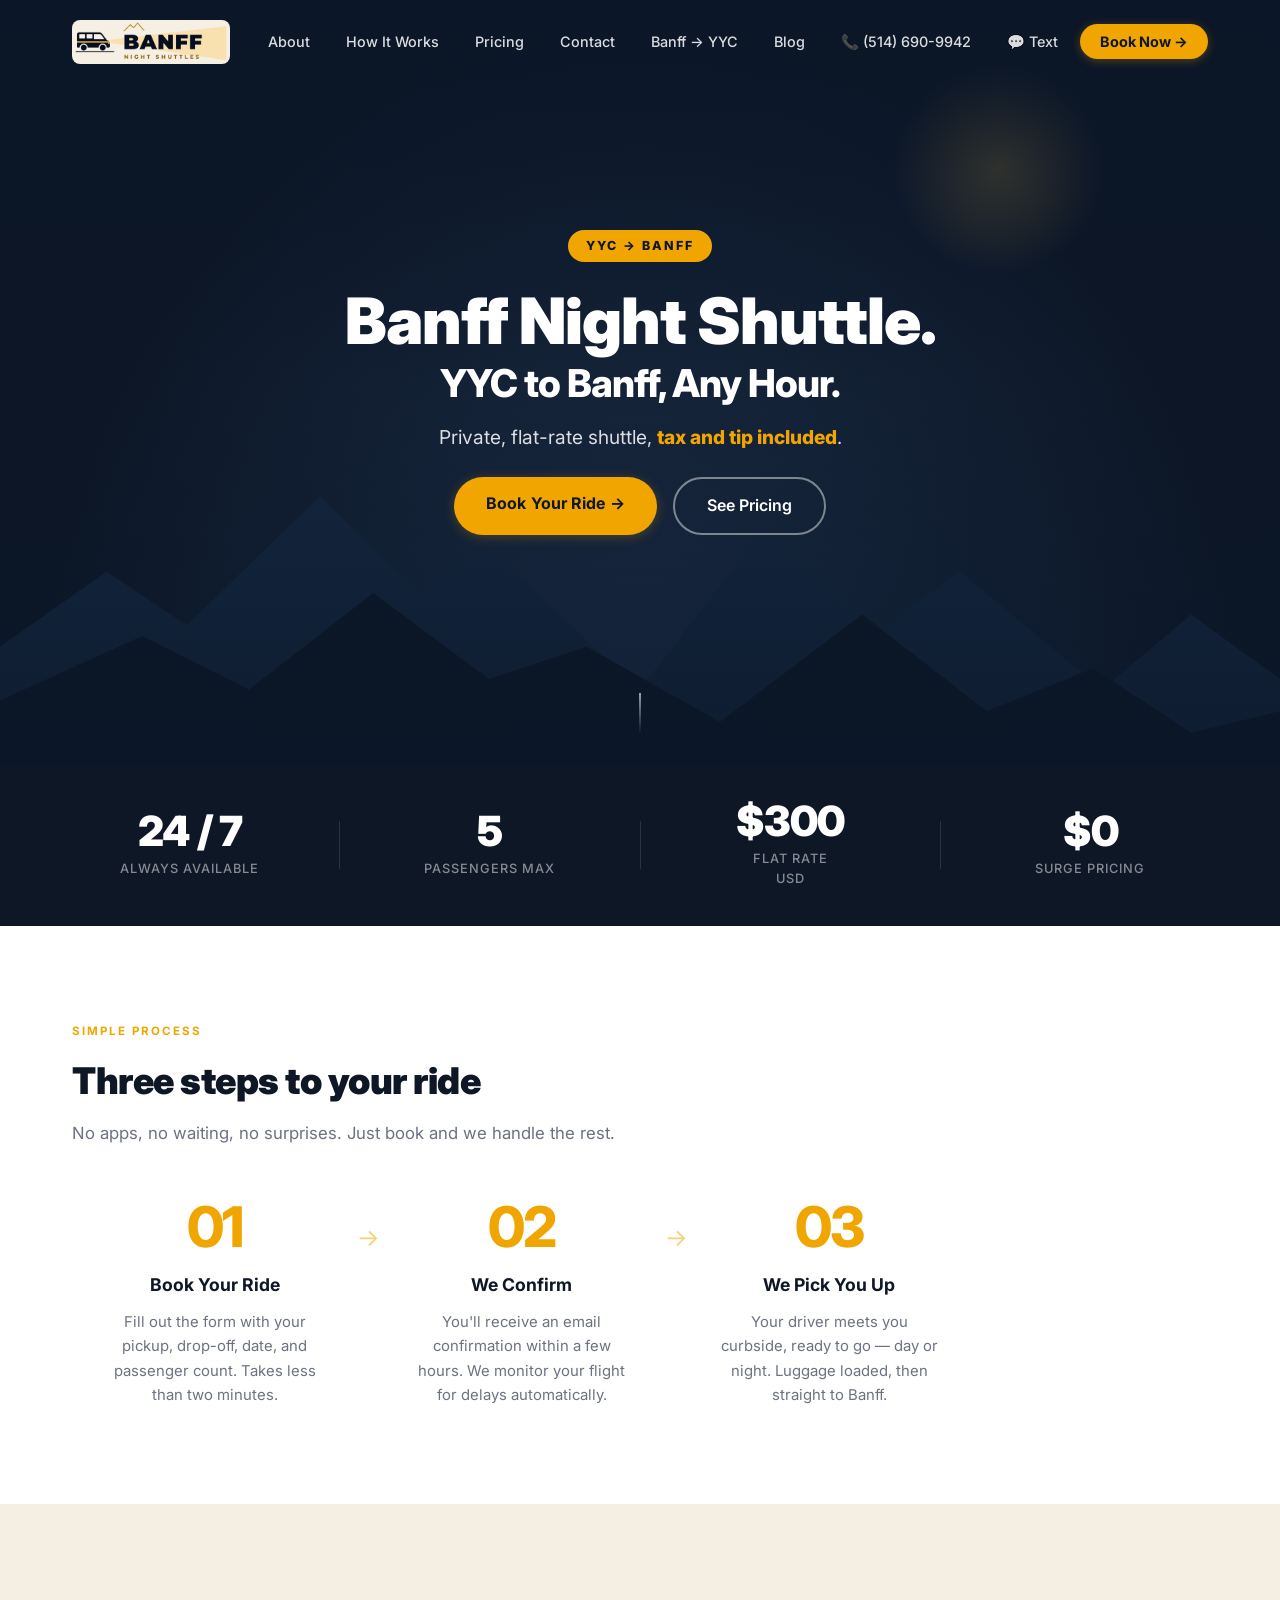
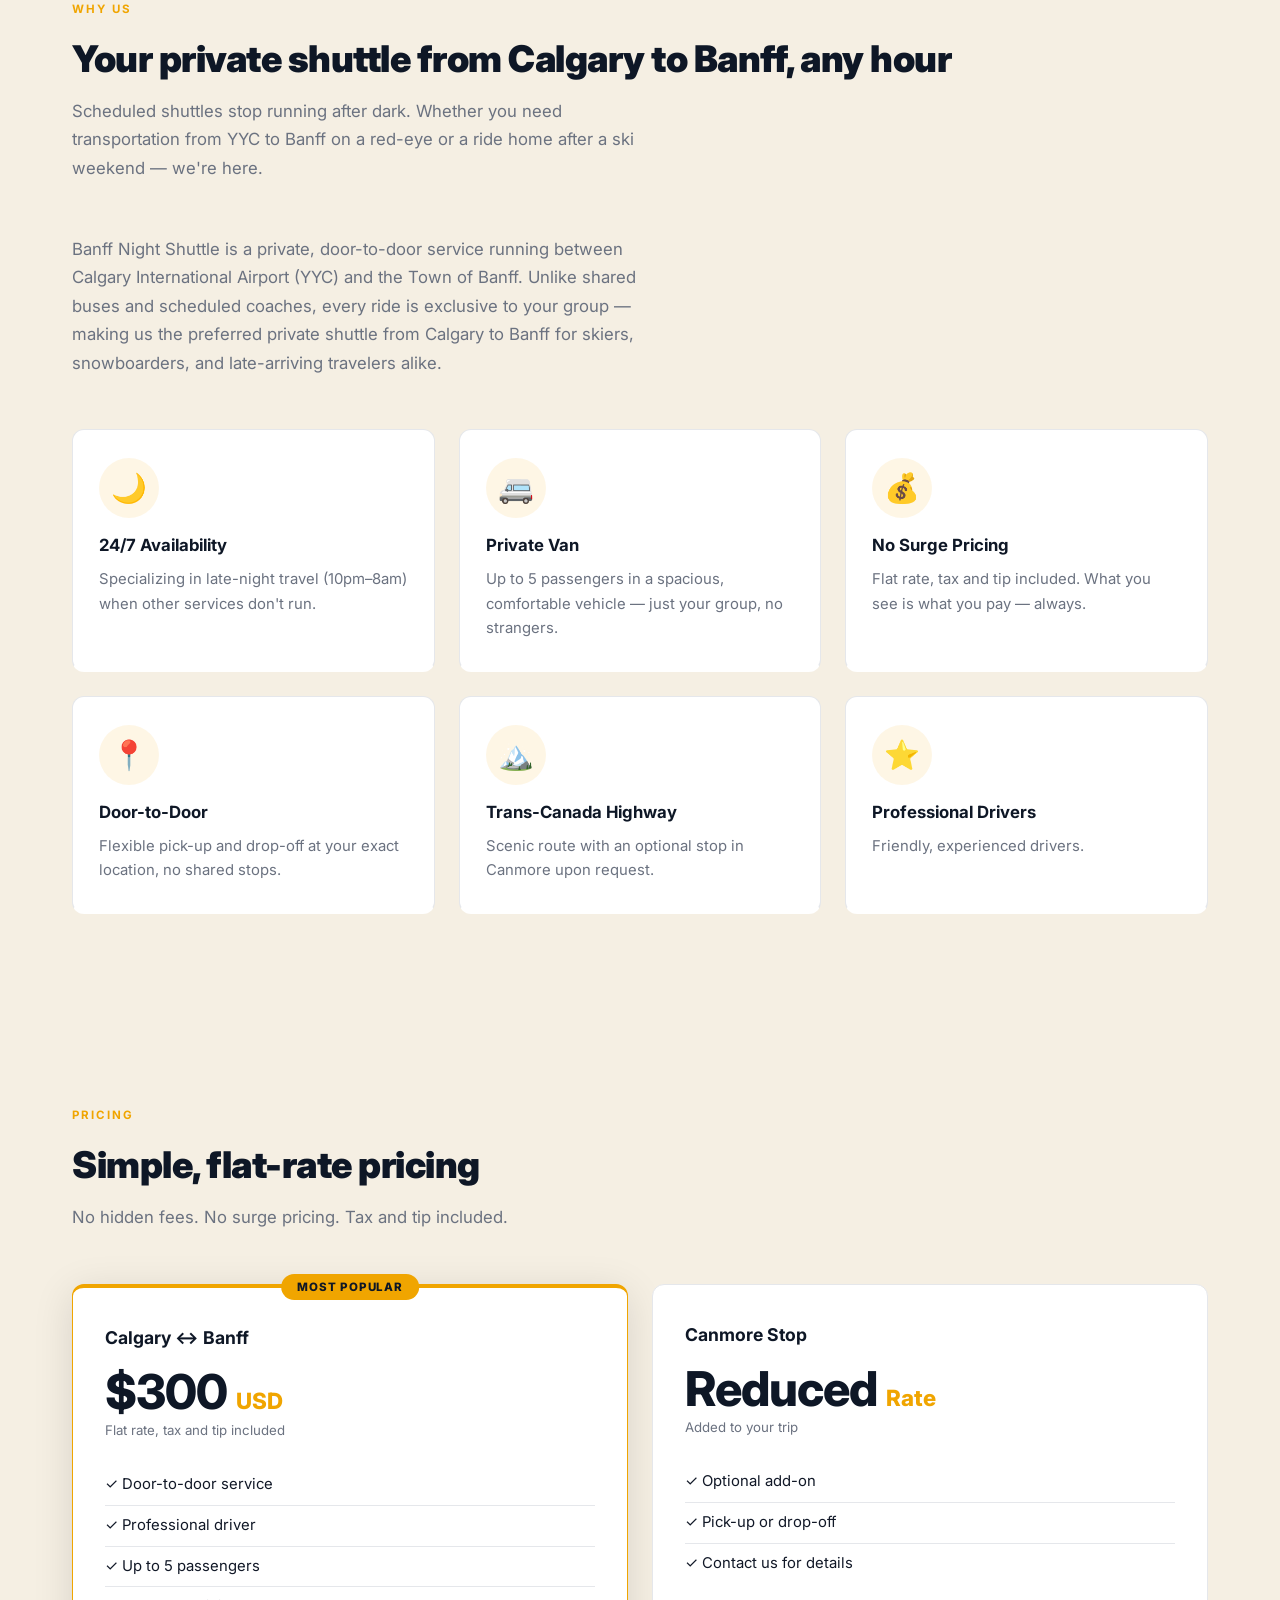
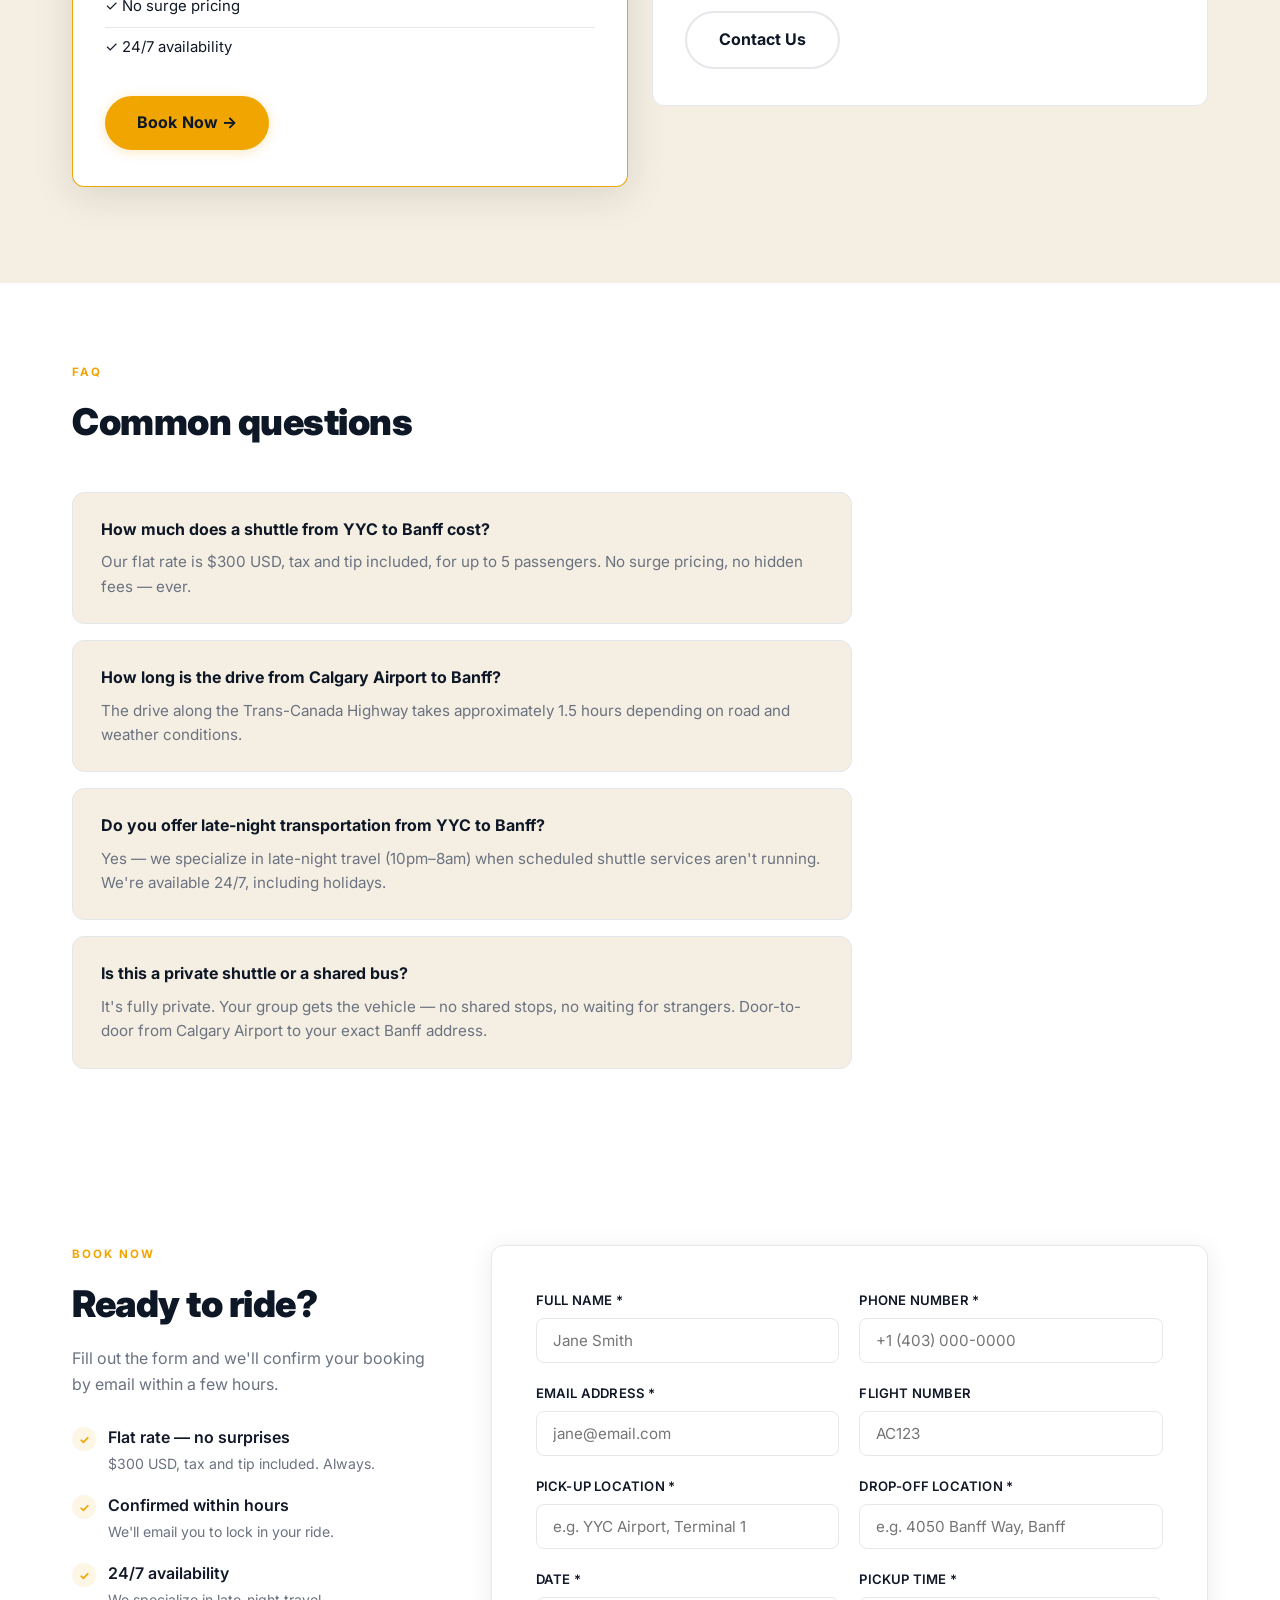
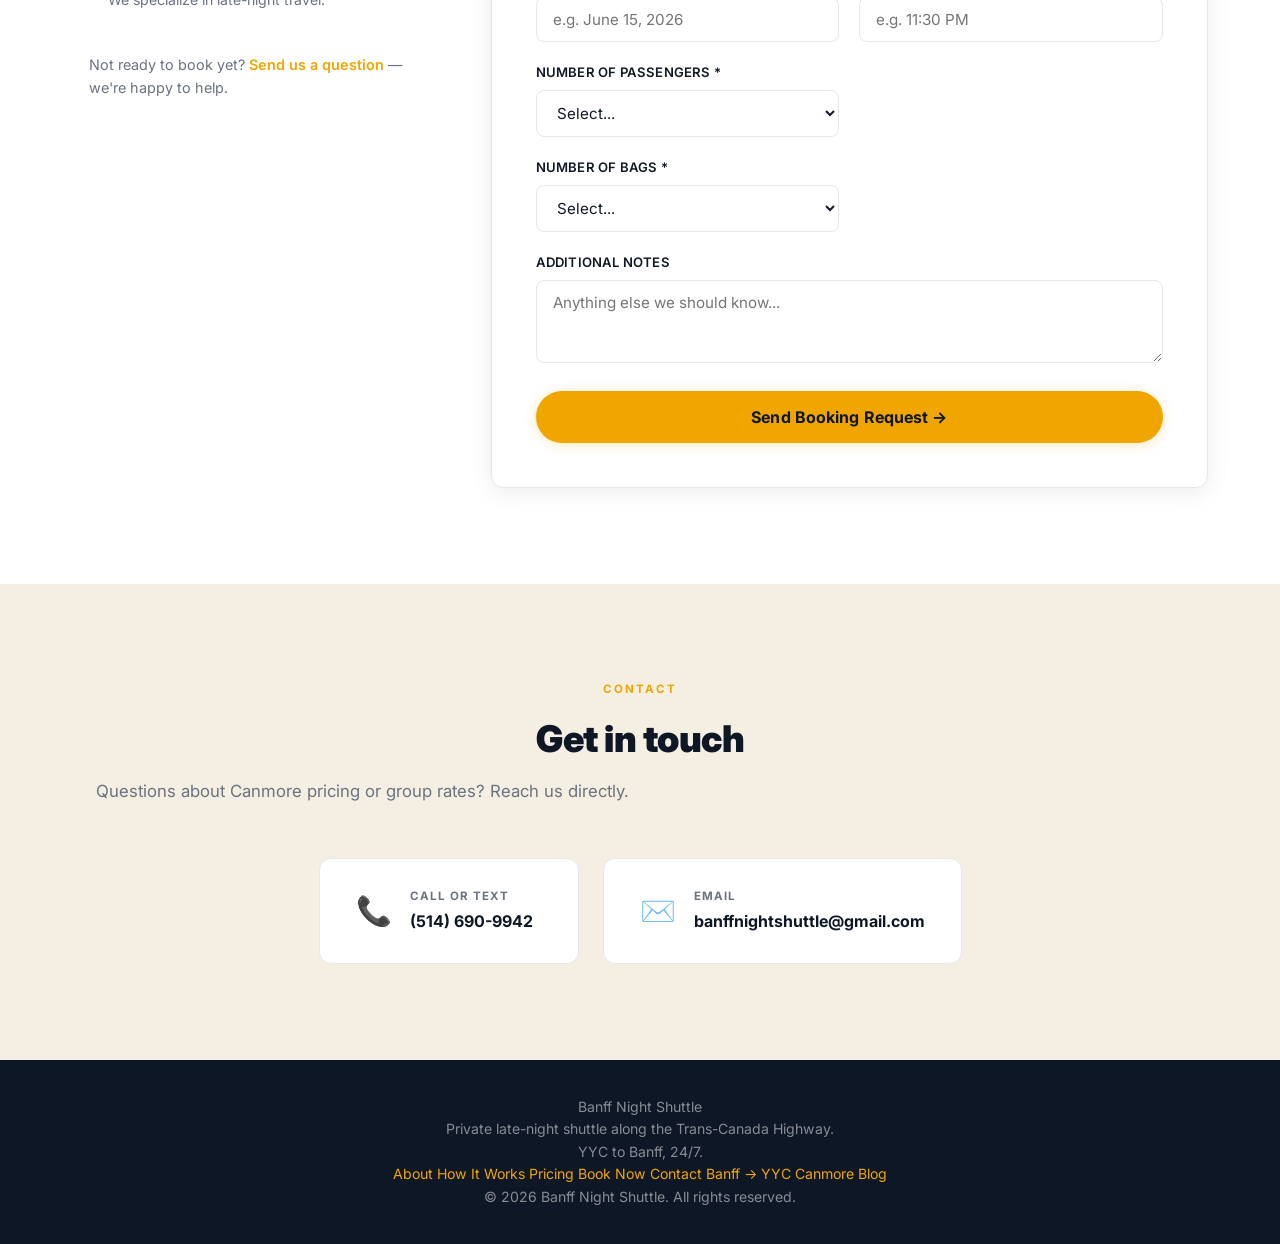
==== commit 8e2381f9: "Add logo to site header on all pages Co-Authored-By: Claude Opus 5.5 <noreply@anthropic.com>" ====
--- a/index.html
+++ b/index.html
@@ -116,7 +116,8 @@
   <!-- NAV -->
   <header id="site-header">
     <nav class="nav">
-<button class="nav-toggle" aria-label="Toggle menu">&#9776;</button>
+      <a href="/" class="nav-logo"><img src="/img/logo-nav.png" alt="Banff Night Shuttle" width="158" height="44" /></a>
+      <button class="nav-toggle" aria-label="Toggle menu">&#9776;</button>
       <ul class="nav-links">
         <li><a href="#about">About</a></li>
         <li><a href="#how-it-works">How It Works</a></li>
--- a/css/style.css
+++ b/css/style.css
@@ -143,9 +143,10 @@
   align-items: center;
 }
 .nav-logo img {
-  height: 48px;
+  height: 44px;
   width: auto;
   display: block;
+  border-radius: 8px;
 }
 
 .nav-links {
